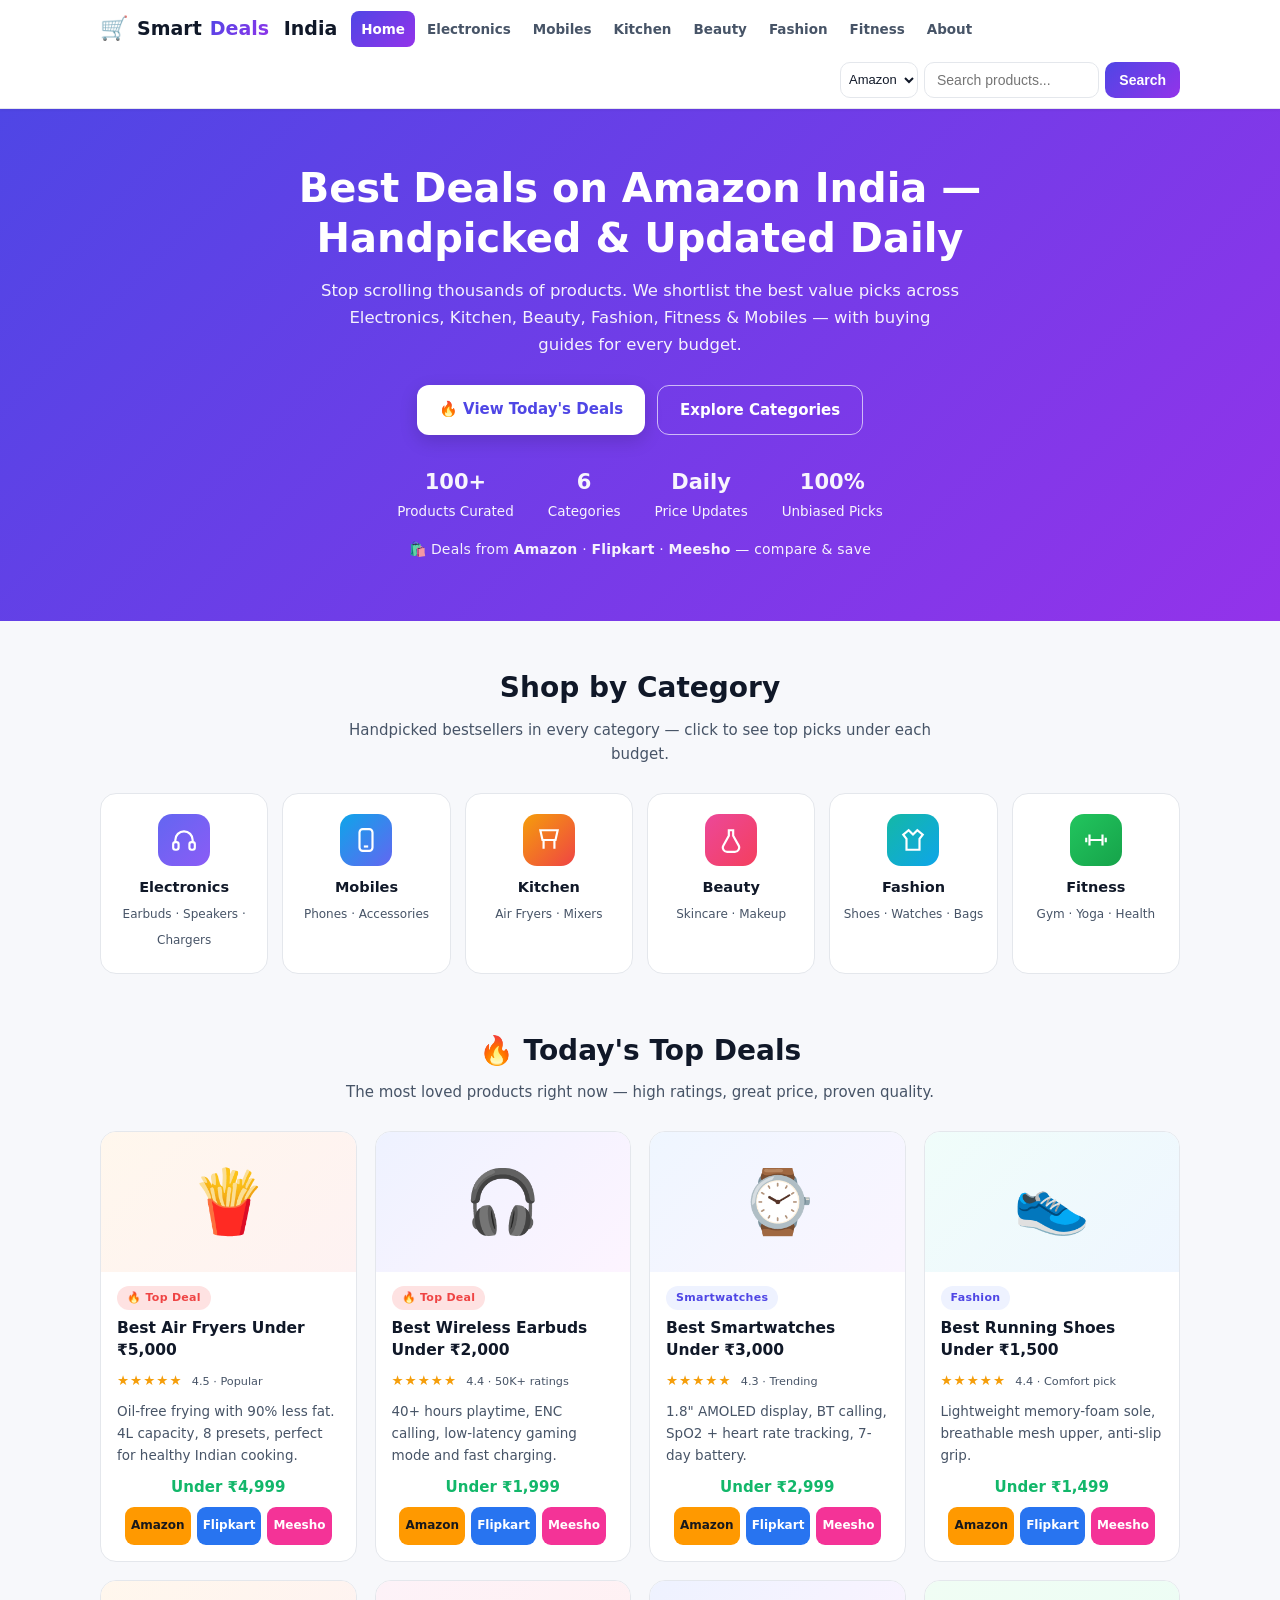
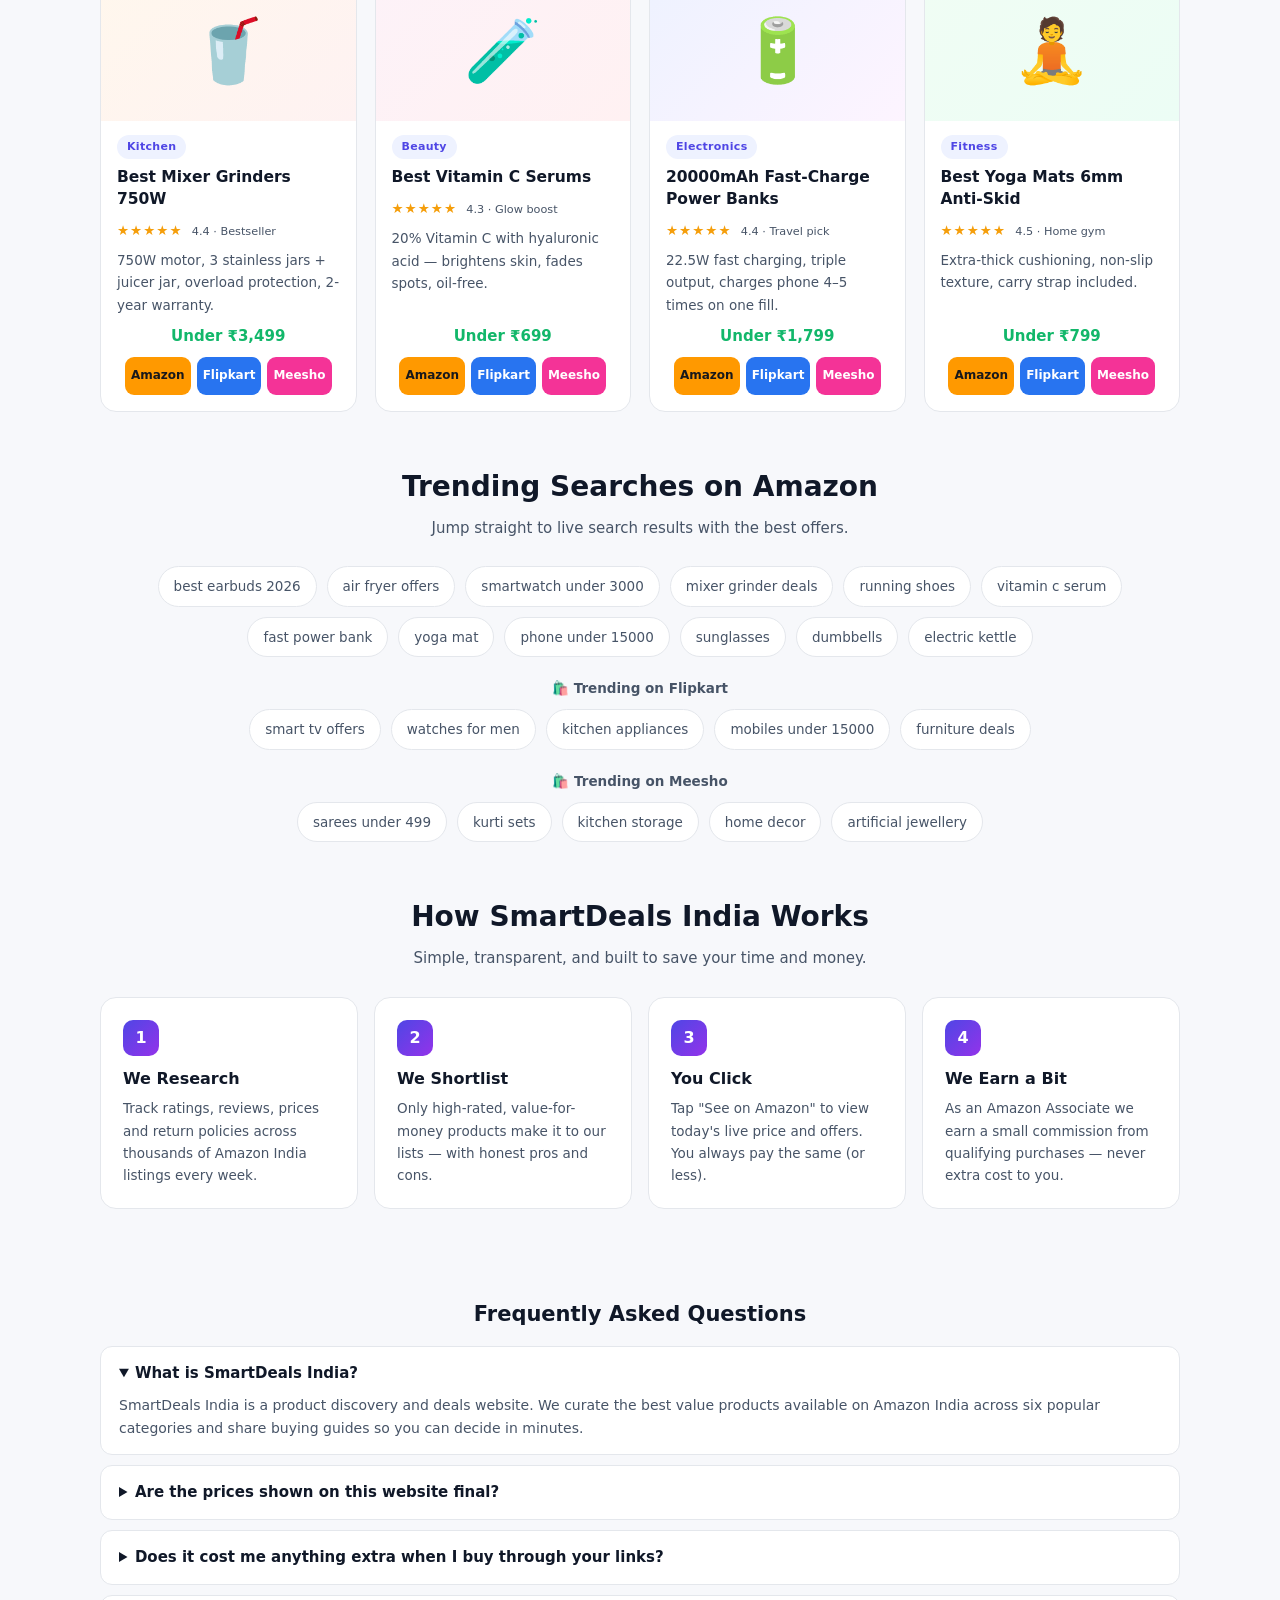
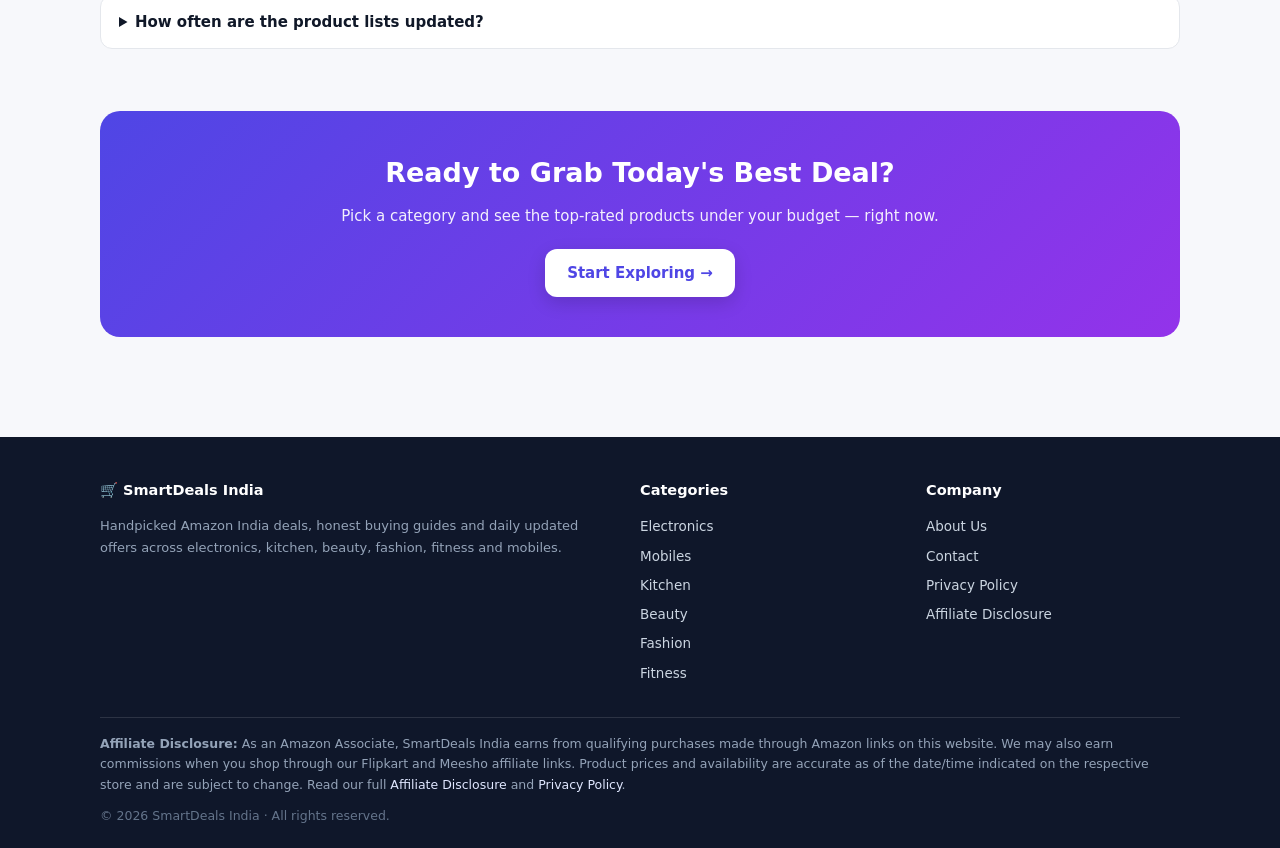
==== index.html @ b8f6031f "Add files via upload" ====
<!DOCTYPE html>
<html lang="en">
<head>
<meta charset="UTF-8">
<meta name="viewport" content="width=device-width, initial-scale=1.0">
<title>SmartDeals India – Best Amazon Deals, Offers &amp; Buying Guides 2026</title>
<meta name="description" content="SmartDeals India handpicks the best deals on Amazon India – top electronics, kitchen appliances, beauty products, fashion, fitness gear and mobiles under budget. Updated daily with buying guides.">
<link rel="canonical" href="https://yuganofficial.github.io/smartdeals-india/">
<meta property="og:title" content="SmartDeals India – Best Amazon Deals &amp; Buying Guides">
<meta property="og:description" content="Handpicked Amazon India deals across electronics, kitchen, beauty, fashion, fitness and mobiles. Best products under budget, updated daily.">
<meta property="og:type" content="website">
<meta property="og:url" content="https://yuganofficial.github.io/smartdeals-india/">
<meta name="twitter:card" content="summary">
<link rel="icon" href="data:image/svg+xml,%3Csvg xmlns='http://www.w3.org/2000/svg' viewBox='0 0 100 100'%3E%3Ctext y='.9em' font-size='90'%3E%F0%9F%9B%92%3C/text%3E%3C/svg%3E">
<link rel="stylesheet" href="style.css">
<script type="application/ld+json">
{
  "@context": "https://schema.org",
  "@type": "WebSite",
  "name": "SmartDeals India",
  "url": "https://yuganofficial.github.io/smartdeals-india/",
  "description": "Best Amazon India deals, offers and buying guides – electronics, kitchen, beauty, fashion, fitness and mobiles.",
  "potentialAction": {
    "@type": "SearchAction",
    "target": "https://www.amazon.in/s?k={search_term_string}&tag=YOURTAG-21",
    "query-input": "required name=search_term_string"
  }
}
</script>
<script type="application/ld+json">
{
  "@context": "https://schema.org",
  "@type": "FAQPage",
  "mainEntity": [
    {"@type": "Question","name": "What is SmartDeals India?","acceptedAnswer": {"@type": "Answer","text": "SmartDeals India is a deals and product discovery website that handpicks the best value products on Amazon India across categories like electronics, kitchen, beauty, fashion, fitness and mobiles."}},
    {"@type": "Question","name": "How are products chosen?","acceptedAnswer": {"@type": "Answer","text": "Products are shortlisted based on customer ratings, value for money, brand reliability and popularity in each budget range."}},
    {"@type": "Question","name": "Does SmartDeals India earn commissions?","acceptedAnswer": {"@type": "Answer","text": "Yes. As an Amazon Associate, SmartDeals India earns from qualifying purchases made through links on this site – at no extra cost to you."}}
  ]
}
</script>
</head>
<body>

<!-- ================= HEADER ================= -->
<header class="site-head">
  <div class="head-in">
    <a class="logo" href="index.html"><span class="cart">🛒</span>Smart<em>Deals</em>&nbsp;India</a>
    <nav class="main-nav">
      <a href="index.html" class="active">Home</a>
      <a href="electronics.html">Electronics</a>
      <a href="mobiles.html">Mobiles</a>
      <a href="kitchen.html">Kitchen</a>
      <a href="beauty.html">Beauty</a>
      <a href="fashion.html">Fashion</a>
      <a href="fitness.html">Fitness</a>
      <a href="about.html">About</a>
    </nav>
    <form class="amz-search search" action="#">
      <select name="store" aria-label="Choose store"><option value="amazon">Amazon</option><option value="flipkart">Flipkart</option><option value="meesho">Meesho</option></select>
      <input type="search" name="q" placeholder="Search products..." aria-label="Search products">
      <button type="submit">Search</button>
    </form>
  </div>
</header>

<!-- ================= HERO ================= -->
<section class="hero">
  <div class="wrap">
    <h1>Best Deals on Amazon India — Handpicked &amp; Updated Daily</h1>
    <p>Stop scrolling thousands of products. We shortlist the best value picks across Electronics, Kitchen, Beauty, Fashion, Fitness &amp; Mobiles — with buying guides for every budget.</p>
    <div class="cta">
      <a class="btn btn-light" href="#deals">🔥 View Today's Deals</a>
      <a class="btn btn-ghost" href="electronics.html">Explore Categories</a>
    </div>
    <div class="stats">
      <div><b>100+</b>Products Curated</div>
      <div><b>6</b>Categories</div>
      <div><b>Daily</b>Price Updates</div>
      <div><b>100%</b>Unbiased Picks</div>
    </div>
    <div class="stores">🛍️ Deals from <b>Amazon</b> · <b>Flipkart</b> · <b>Meesho</b> — compare &amp; save</div>
  </div>
</section>

<!-- ================= CATEGORIES ================= -->
<section>
  <div class="wrap">
    <div class="sec-head">
      <h2>Shop by Category</h2>
      <p>Handpicked bestsellers in every category — click to see top picks under each budget.</p>
    </div>
    <div class="tiles">
      <a class="tile" href="electronics.html">
        <span class="ic ic-i1"><svg viewBox="0 0 24 24" fill="none" stroke="currentColor" stroke-width="2"><path d="M4 14v-2a8 8 0 0 1 16 0v2"/><rect x="2" y="14" width="5" height="7" rx="2"/><rect x="17" y="14" width="5" height="7" rx="2"/></svg></span>
        <h3>Electronics</h3><small>Earbuds · Speakers · Chargers</small>
      </a>
      <a class="tile" href="mobiles.html">
        <span class="ic ic-i6"><svg viewBox="0 0 24 24" fill="none" stroke="currentColor" stroke-width="2"><rect x="6" y="2" width="12" height="20" rx="3"/><path d="M10 18h4"/></svg></span>
        <h3>Mobiles</h3><small>Phones · Accessories</small>
      </a>
      <a class="tile" href="kitchen.html">
        <span class="ic ic-i2"><svg viewBox="0 0 24 24" fill="none" stroke="currentColor" stroke-width="2"><path d="M4 3h16l-2 9H6z"/><path d="M7 12v8M17 12v8"/></svg></span>
        <h3>Kitchen</h3><small>Air Fryers · Mixers</small>
      </a>
      <a class="tile" href="beauty.html">
        <span class="ic ic-i3"><svg viewBox="0 0 24 24" fill="none" stroke="currentColor" stroke-width="2"><path d="M9 3h6M10 3v5l-5 9a4 4 0 0 0 3.5 6h7A4 4 0 0 0 19 17l-5-9V3"/></svg></span>
        <h3>Beauty</h3><small>Skincare · Makeup</small>
      </a>
      <a class="tile" href="fashion.html">
        <span class="ic ic-i4"><svg viewBox="0 0 24 24" fill="none" stroke="currentColor" stroke-width="2"><path d="M8 3l4 4 4-4 5 4-3 4v10H6V11L3 7z"/></svg></span>
        <h3>Fashion</h3><small>Shoes · Watches · Bags</small>
      </a>
      <a class="tile" href="fitness.html">
        <span class="ic ic-i5"><svg viewBox="0 0 24 24" fill="none" stroke="currentColor" stroke-width="2"><path d="M6 7v10M18 7v10M3 10v4M21 10v4M6 12h12"/></svg></span>
        <h3>Fitness</h3><small>Gym · Yoga · Health</small>
      </a>
    </div>
  </div>
</section>

<!-- ================= FEATURED DEALS ================= -->
<section id="deals" style="padding-top:10px">
  <div class="wrap">
    <div class="sec-head">
      <h2>🔥 Today's Top Deals</h2>
      <p>The most loved products right now — high ratings, great price, proven quality.</p>
    </div>
    <div class="cards">

      <article class="card">
        <div class="thumb g2"><span>🍟</span></div>
        <div class="card-body">
          <span class="chip hot">🔥 Top Deal</span>
          <h3><a href="https://www.amazon.in/s?k=air+fryer+india&tag=YOURTAG-21" target="_blank" rel="sponsored nofollow noopener">Best Air Fryers Under ₹5,000</a></h3>
          <div class="stars">★★★★★ <small>4.5 · Popular</small></div>
          <p>Oil-free frying with 90% less fat. 4L capacity, 8 presets, perfect for healthy Indian cooking.</p>
          <div class="card-cta"><span class="price">Under ₹4,999</span><span class="minis"><a class="btn-amz" href="https://www.amazon.in/s?k=air+fryer+india&tag=YOURTAG-21" target="_blank" rel="sponsored nofollow noopener">Amazon</a><a class="btn-fk" href="https://www.flipkart.com/search?q=air+fryer&affid=YOURAFFID" target="_blank" rel="sponsored nofollow noopener">Flipkart</a><a class="btn-mh" href="https://www.meesho.com/search?q=air+fryer" target="_blank" rel="sponsored nofollow noopener">Meesho</a></span></div>
        </div>
      </article>

      <article class="card">
        <div class="thumb g1"><span>🎧</span></div>
        <div class="card-body">
          <span class="chip hot">🔥 Top Deal</span>
          <h3><a href="https://www.amazon.in/s?k=wireless+earbuds+under+2000&tag=YOURTAG-21" target="_blank" rel="sponsored nofollow noopener">Best Wireless Earbuds Under ₹2,000</a></h3>
          <div class="stars">★★★★★ <small>4.4 · 50K+ ratings</small></div>
          <p>40+ hours playtime, ENC calling, low-latency gaming mode and fast charging.</p>
          <div class="card-cta"><span class="price">Under ₹1,999</span><span class="minis"><a class="btn-amz" href="https://www.amazon.in/s?k=wireless+earbuds+under+2000&tag=YOURTAG-21" target="_blank" rel="sponsored nofollow noopener">Amazon</a><a class="btn-fk" href="https://www.flipkart.com/search?q=wireless+earbuds&affid=YOURAFFID" target="_blank" rel="sponsored nofollow noopener">Flipkart</a><a class="btn-mh" href="https://www.meesho.com/search?q=earbuds" target="_blank" rel="sponsored nofollow noopener">Meesho</a></span></div>
        </div>
      </article>

      <article class="card">
        <div class="thumb g6"><span>⌚</span></div>
        <div class="card-body">
          <span class="chip">Smartwatches</span>
          <h3><a href="https://www.amazon.in/s?k=smartwatch+under+3000&tag=YOURTAG-21" target="_blank" rel="sponsored nofollow noopener">Best Smartwatches Under ₹3,000</a></h3>
          <div class="stars">★★★★★ <small>4.3 · Trending</small></div>
          <p>1.8" AMOLED display, BT calling, SpO2 + heart rate tracking, 7-day battery.</p>
          <div class="card-cta"><span class="price">Under ₹2,999</span><span class="minis"><a class="btn-amz" href="https://www.amazon.in/s?k=smartwatch+under+3000&tag=YOURTAG-21" target="_blank" rel="sponsored nofollow noopener">Amazon</a><a class="btn-fk" href="https://www.flipkart.com/search?q=smartwatch&affid=YOURAFFID" target="_blank" rel="sponsored nofollow noopener">Flipkart</a><a class="btn-mh" href="https://www.meesho.com/search?q=smartwatch" target="_blank" rel="sponsored nofollow noopener">Meesho</a></span></div>
        </div>
      </article>

      <article class="card">
        <div class="thumb g4"><span>👟</span></div>
        <div class="card-body">
          <span class="chip">Fashion</span>
          <h3><a href="https://www.amazon.in/s?k=running+shoes+men+under+1500&tag=YOURTAG-21" target="_blank" rel="sponsored nofollow noopener">Best Running Shoes Under ₹1,500</a></h3>
          <div class="stars">★★★★★ <small>4.4 · Comfort pick</small></div>
          <p>Lightweight memory-foam sole, breathable mesh upper, anti-slip grip.</p>
          <div class="card-cta"><span class="price">Under ₹1,499</span><span class="minis"><a class="btn-amz" href="https://www.amazon.in/s?k=running+shoes+men+under+1500&tag=YOURTAG-21" target="_blank" rel="sponsored nofollow noopener">Amazon</a><a class="btn-fk" href="https://www.flipkart.com/search?q=running+shoes&affid=YOURAFFID" target="_blank" rel="sponsored nofollow noopener">Flipkart</a><a class="btn-mh" href="https://www.meesho.com/search?q=shoes" target="_blank" rel="sponsored nofollow noopener">Meesho</a></span></div>
        </div>
      </article>

      <article class="card">
        <div class="thumb g2"><span>🥤</span></div>
        <div class="card-body">
          <span class="chip">Kitchen</span>
          <h3><a href="https://www.amazon.in/s?k=mixer+grinder+750+watt&tag=YOURTAG-21" target="_blank" rel="sponsored nofollow noopener">Best Mixer Grinders 750W</a></h3>
          <div class="stars">★★★★★ <small>4.4 · Bestseller</small></div>
          <p>750W motor, 3 stainless jars + juicer jar, overload protection, 2-year warranty.</p>
          <div class="card-cta"><span class="price">Under ₹3,499</span><span class="minis"><a class="btn-amz" href="https://www.amazon.in/s?k=mixer+grinder+750+watt&tag=YOURTAG-21" target="_blank" rel="sponsored nofollow noopener">Amazon</a><a class="btn-fk" href="https://www.flipkart.com/search?q=mixer+grinder&affid=YOURAFFID" target="_blank" rel="sponsored nofollow noopener">Flipkart</a><a class="btn-mh" href="https://www.meesho.com/search?q=mixer+grinder" target="_blank" rel="sponsored nofollow noopener">Meesho</a></span></div>
        </div>
      </article>

      <article class="card">
        <div class="thumb g3"><span>🧪</span></div>
        <div class="card-body">
          <span class="chip">Beauty</span>
          <h3><a href="https://www.amazon.in/s?k=vitamin+c+serum&tag=YOURTAG-21" target="_blank" rel="sponsored nofollow noopener">Best Vitamin C Serums</a></h3>
          <div class="stars">★★★★★ <small>4.3 · Glow boost</small></div>
          <p>20% Vitamin C with hyaluronic acid — brightens skin, fades spots, oil-free.</p>
          <div class="card-cta"><span class="price">Under ₹699</span><span class="minis"><a class="btn-amz" href="https://www.amazon.in/s?k=vitamin+c+serum&tag=YOURTAG-21" target="_blank" rel="sponsored nofollow noopener">Amazon</a><a class="btn-fk" href="https://www.flipkart.com/search?q=vitamin+c+serum&affid=YOURAFFID" target="_blank" rel="sponsored nofollow noopener">Flipkart</a><a class="btn-mh" href="https://www.meesho.com/search?q=face+serum" target="_blank" rel="sponsored nofollow noopener">Meesho</a></span></div>
        </div>
      </article>

      <article class="card">
        <div class="thumb g1"><span>🔋</span></div>
        <div class="card-body">
          <span class="chip">Electronics</span>
          <h3><a href="https://www.amazon.in/s?k=20000mah+power+bank&tag=YOURTAG-21" target="_blank" rel="sponsored nofollow noopener">20000mAh Fast-Charge Power Banks</a></h3>
          <div class="stars">★★★★★ <small>4.4 · Travel pick</small></div>
          <p>22.5W fast charging, triple output, charges phone 4–5 times on one fill.</p>
          <div class="card-cta"><span class="price">Under ₹1,799</span><span class="minis"><a class="btn-amz" href="https://www.amazon.in/s?k=20000mah+power+bank&tag=YOURTAG-21" target="_blank" rel="sponsored nofollow noopener">Amazon</a><a class="btn-fk" href="https://www.flipkart.com/search?q=power+bank&affid=YOURAFFID" target="_blank" rel="sponsored nofollow noopener">Flipkart</a><a class="btn-mh" href="https://www.meesho.com/search?q=power+bank" target="_blank" rel="sponsored nofollow noopener">Meesho</a></span></div>
        </div>
      </article>

      <article class="card">
        <div class="thumb g5"><span>🧘</span></div>
        <div class="card-body">
          <span class="chip">Fitness</span>
          <h3><a href="https://www.amazon.in/s?k=yoga+mat+6mm&tag=YOURTAG-21" target="_blank" rel="sponsored nofollow noopener">Best Yoga Mats 6mm Anti-Skid</a></h3>
          <div class="stars">★★★★★ <small>4.5 · Home gym</small></div>
          <p>Extra-thick cushioning, non-slip texture, carry strap included.</p>
          <div class="card-cta"><span class="price">Under ₹799</span><span class="minis"><a class="btn-amz" href="https://www.amazon.in/s?k=yoga+mat+6mm&tag=YOURTAG-21" target="_blank" rel="sponsored nofollow noopener">Amazon</a><a class="btn-fk" href="https://www.flipkart.com/search?q=yoga+mat&affid=YOURAFFID" target="_blank" rel="sponsored nofollow noopener">Flipkart</a><a class="btn-mh" href="https://www.meesho.com/search?q=yoga+mat" target="_blank" rel="sponsored nofollow noopener">Meesho</a></span></div>
        </div>
      </article>

    </div>
  </div>
</section>

<!-- ================= TRENDING SEARCHES ================= -->
<section style="padding-top:8px">
  <div class="wrap">
    <div class="sec-head">
      <h2>Trending Searches on Amazon</h2>
      <p>Jump straight to live search results with the best offers.</p>
    </div>
    <div class="kws">
      <a class="kw" href="https://www.amazon.in/s?k=best+earbuds+2026&tag=YOURTAG-21" target="_blank" rel="sponsored nofollow noopener">best earbuds 2026</a>
      <a class="kw" href="https://www.amazon.in/s?k=air+fryer&tag=YOURTAG-21" target="_blank" rel="sponsored nofollow noopener">air fryer offers</a>
      <a class="kw" href="https://www.amazon.in/s?k=smartwatch+under+3000&tag=YOURTAG-21" target="_blank" rel="sponsored nofollow noopener">smartwatch under 3000</a>
      <a class="kw" href="https://www.amazon.in/s?k=mixer+grinder&tag=YOURTAG-21" target="_blank" rel="sponsored nofollow noopener">mixer grinder deals</a>
      <a class="kw" href="https://www.amazon.in/s?k=running+shoes&tag=YOURTAG-21" target="_blank" rel="sponsored nofollow noopener">running shoes</a>
      <a class="kw" href="https://www.amazon.in/s?k=vitamin+c+serum&tag=YOURTAG-21" target="_blank" rel="sponsored nofollow noopener">vitamin c serum</a>
      <a class="kw" href="https://www.amazon.in/s?k=power+bank+fast+charging&tag=YOURTAG-21" target="_blank" rel="sponsored nofollow noopener">fast power bank</a>
      <a class="kw" href="https://www.amazon.in/s?k=yoga+mat&tag=YOURTAG-21" target="_blank" rel="sponsored nofollow noopener">yoga mat</a>
      <a class="kw" href="https://www.amazon.in/s?k=phone+under+15000&tag=YOURTAG-21" target="_blank" rel="sponsored nofollow noopener">phone under 15000</a>
      <a class="kw" href="https://www.amazon.in/s?k=sunglasses+men&tag=YOURTAG-21" target="_blank" rel="sponsored nofollow noopener">sunglasses</a>
      <a class="kw" href="https://www.amazon.in/s?k=dumbbells+set&tag=YOURTAG-21" target="_blank" rel="sponsored nofollow noopener">dumbbells</a>
      <a class="kw" href="https://www.amazon.in/s?k=electric+kettle&tag=YOURTAG-21" target="_blank" rel="sponsored nofollow noopener">electric kettle</a>
    </div>
    <div class="store-label">🛍️ Trending on Flipkart</div>
    <div class="kws">
      <a class="kw" href="https://www.flipkart.com/search?q=smart+tv&affid=YOURAFFID" target="_blank" rel="sponsored nofollow noopener">smart tv offers</a>
      <a class="kw" href="https://www.flipkart.com/search?q=watches+men&affid=YOURAFFID" target="_blank" rel="sponsored nofollow noopener">watches for men</a>
      <a class="kw" href="https://www.flipkart.com/search?q=kitchen+appliances&affid=YOURAFFID" target="_blank" rel="sponsored nofollow noopener">kitchen appliances</a>
      <a class="kw" href="https://www.flipkart.com/search?q=mobiles+under+15000&affid=YOURAFFID" target="_blank" rel="sponsored nofollow noopener">mobiles under 15000</a>
      <a class="kw" href="https://www.flipkart.com/search?q=furniture&affid=YOURAFFID" target="_blank" rel="sponsored nofollow noopener">furniture deals</a>
    </div>
    <div class="store-label">🛍️ Trending on Meesho</div>
    <div class="kws">
      <a class="kw" href="https://www.meesho.com/search?q=sarees" target="_blank" rel="sponsored nofollow noopener">sarees under 499</a>
      <a class="kw" href="https://www.meesho.com/search?q=kurtis" target="_blank" rel="sponsored nofollow noopener">kurti sets</a>
      <a class="kw" href="https://www.meesho.com/search?q=kitchen+storage" target="_blank" rel="sponsored nofollow noopener">kitchen storage</a>
      <a class="kw" href="https://www.meesho.com/search?q=home+decor" target="_blank" rel="sponsored nofollow noopener">home decor</a>
      <a class="kw" href="https://www.meesho.com/search?q=artificial+jewellery" target="_blank" rel="sponsored nofollow noopener">artificial jewellery</a>
    </div>
  </div>
</section>

<!-- ================= HOW IT WORKS ================= -->
<section style="padding-top:8px">
  <div class="wrap">
    <div class="sec-head">
      <h2>How SmartDeals India Works</h2>
      <p>Simple, transparent, and built to save your time and money.</p>
    </div>
    <div class="steps">
      <div class="step"><div class="n">1</div><h3>We Research</h3><p>Track ratings, reviews, prices and return policies across thousands of Amazon India listings every week.</div>
      <div class="step"><div class="n">2</div><h3>We Shortlist</h3><p>Only high-rated, value-for-money products make it to our lists — with honest pros and cons.</div>
      <div class="step"><div class="n">3</div><h3>You Click</h3><p>Tap "See on Amazon" to view today's live price and offers. You always pay the same (or less).</div>
      <div class="step"><div class="n">4</div><h3>We Earn a Bit</h3><p>As an Amazon Associate we earn a small commission from qualifying purchases — never extra cost to you.</div>
    </div>
  </div>
</section>

<!-- ================= FAQ ================= -->
<section style="padding-top:8px">
  <div class="wrap">
    <div class="faq">
      <h2>Frequently Asked Questions</h2>
      <details open>
        <summary>What is SmartDeals India?</summary>
        <p>SmartDeals India is a product discovery and deals website. We curate the best value products available on Amazon India across six popular categories and share buying guides so you can decide in minutes.</p>
      </details>
      <details>
        <summary>Are the prices shown on this website final?</summary>
        <p>No — prices on Amazon change frequently, sometimes many times a day. The price you see on Amazon after clicking a product link is always the current live price, often lower than what we list.</p>
      </details>
      <details>
        <summary>Does it cost me anything extra when I buy through your links?</summary>
        <p>No. As an Amazon Associate, we earn a small commission from qualifying purchases, but your price stays exactly the same. It's Amazon's way of rewarding sites that send customers.</p>
      </details>
      <details>
        <summary>How often are the product lists updated?</summary>
        <p>We review our lists weekly and refresh deals during major sale events like Prime Day, Big Billion Days and festive sales.</p>
      </details>
    </div>
  </div>
</section>

<!-- ================= CTA BANNER ================= -->
<section style="padding-top:8px">
  <div class="wrap">
    <div class="banner">
      <h2>Ready to Grab Today's Best Deal?</h2>
      <p>Pick a category and see the top-rated products under your budget — right now.</p>
      <a class="btn btn-light" href="electronics.html">Start Exploring →</a>
    </div>
  </div>
</section>

<!-- ================= FOOTER ================= -->
<footer class="site-foot">
  <div class="wrap">
    <div class="foot-grid">
      <div>
        <h4>🛒 SmartDeals India</h4>
        <p>Handpicked Amazon India deals, honest buying guides and daily updated offers across electronics, kitchen, beauty, fashion, fitness and mobiles.</p>
      </div>
      <div>
        <h4>Categories</h4>
        <ul>
          <li><a href="electronics.html">Electronics</a></li>
          <li><a href="mobiles.html">Mobiles</a></li>
          <li><a href="kitchen.html">Kitchen</a></li>
          <li><a href="beauty.html">Beauty</a></li>
          <li><a href="fashion.html">Fashion</a></li>
          <li><a href="fitness.html">Fitness</a></li>
        </ul>
      </div>
      <div>
        <h4>Company</h4>
        <ul>
          <li><a href="about.html">About Us</a></li>
          <li><a href="contact.html">Contact</a></li>
          <li><a href="privacy.html">Privacy Policy</a></li>
          <li><a href="disclosure.html">Affiliate Disclosure</a></li>
        </ul>
      </div>
    </div>
    <div class="disclosure">
      <strong>Affiliate Disclosure:</strong> As an Amazon Associate, SmartDeals India earns from qualifying purchases made through Amazon links on this website. We may also earn commissions when you shop through our Flipkart and Meesho affiliate links. Product prices and availability are accurate as of the date/time indicated on the respective store and are subject to change. Read our full <a href="disclosure.html" style="color:#e0e7ff">Affiliate Disclosure</a> and <a href="privacy.html" style="color:#e0e7ff">Privacy Policy</a>.
    </div>
    <div class="copy">© <span class="yr">2026</span> SmartDeals India · All rights reserved.</div>
  </div>
</footer>

<script src="site.js"></script>
</body>
</html>
---- style.css ----
:root{
  --ink:#101828;--mut:#475467;--line:#e4e7ec;--bg:#f7f8fb;--card:#ffffff;
  --brand:#4f46e5;--brand2:#9333ea;
  --grad:linear-gradient(135deg,#4f46e5,#9333ea);
  --amz:#ff9900;--deal:#ef4444;--ok:#12b76a;
}
*{margin:0;padding:0;box-sizing:border-box}
html{scroll-behavior:smooth}
body{font-family:"Segoe UI",system-ui,-apple-system,Roboto,Arial,sans-serif;color:var(--ink);background:var(--bg);line-height:1.65}
a{color:var(--brand);text-decoration:none}
ul{list-style:none}
.wrap{max-width:1120px;margin:0 auto;padding:0 20px}

/* ---------- Header ---------- */
.site-head{position:sticky;top:0;z-index:50;background:#fff;border-bottom:1px solid var(--line);box-shadow:0 1px 3px rgba(16,24,40,.06)}
.head-in{display:flex;align-items:center;gap:14px;padding:10px 20px;max-width:1120px;margin:auto;flex-wrap:wrap}
.logo{display:flex;align-items:center;gap:8px;font-weight:800;font-size:19px;color:var(--ink);white-space:nowrap}
.logo .cart{font-size:23px}
.logo em{font-style:normal;background:var(--grad);-webkit-background-clip:text;background-clip:text;color:transparent}
.main-nav{display:flex;gap:2px;flex-wrap:wrap}
.main-nav a{padding:7px 10px;border-radius:8px;font-weight:600;font-size:13.5px;color:var(--mut)}
.main-nav a:hover{background:#eef2ff;color:var(--brand)}
.main-nav a.active{background:var(--grad);color:#fff}
.search{margin-left:auto;display:flex;gap:6px;flex:1;min-width:200px;max-width:340px}
.search input{flex:1;min-width:0;border:1.5px solid var(--line);border-radius:10px;padding:9px 12px;font-size:14px;outline:none}
.search input:focus{border-color:var(--brand)}
.search button{background:var(--grad);color:#fff;border:0;border-radius:10px;padding:0 14px;font-weight:700;cursor:pointer;font-size:14px}

/* ---------- Hero (home) ---------- */
.hero{background:var(--grad);color:#fff;padding:54px 0 60px;text-align:center}
.hero h1{font-size:clamp(26px,4.5vw,40px);max-width:780px;margin:0 auto 14px;line-height:1.25}
.hero p{max-width:640px;margin:0 auto 26px;opacity:.93;font-size:16.5px}
.hero .cta{display:flex;gap:12px;justify-content:center;flex-wrap:wrap}
.btn{display:inline-block;padding:12px 22px;border-radius:12px;font-weight:700;font-size:15px;transition:.2s}
.btn:hover{transform:translateY(-2px)}
.btn-light{background:#fff;color:var(--brand);box-shadow:0 6px 18px rgba(0,0,0,.15)}
.btn-ghost{border:1.5px solid rgba(255,255,255,.65);color:#fff}
.stats{display:flex;gap:34px;justify-content:center;margin-top:30px;flex-wrap:wrap;font-size:13.5px;opacity:.95}
.stats div b{display:block;font-size:21px}

/* ---------- Page hero (inner pages) ---------- */
.page-hero{background:linear-gradient(135deg,#eef2ff,#faf5ff);padding:34px 0;border-bottom:1px solid var(--line)}
.crumbs{font-size:13px;color:var(--mut);margin-bottom:8px}
.page-hero h1{font-size:clamp(23px,3.6vw,33px);line-height:1.3}
.page-hero .sub{color:var(--mut);max-width:720px;margin-top:8px;font-size:15.5px}

/* ---------- Sections ---------- */
section{padding:44px 0}
.sec-head{text-align:center;margin-bottom:26px}
.sec-head h2{font-size:clamp(21px,3vw,28px)}
.sec-head p{color:var(--mut);max-width:640px;margin:6px auto 0;font-size:15px}

/* Category tiles */
.tiles{display:grid;grid-template-columns:repeat(auto-fill,minmax(155px,1fr));gap:14px}
.tile{background:#fff;border:1px solid var(--line);border-radius:16px;padding:20px 12px;text-align:center;transition:.2s;display:block;color:var(--ink)}
.tile:hover{transform:translateY(-3px);box-shadow:0 10px 24px rgba(79,70,229,.13);border-color:#c7d2fe}
.tile .ic{width:52px;height:52px;margin:0 auto 10px;border-radius:14px;display:grid;place-items:center;color:#fff}
.tile .ic svg{width:26px;height:26px}
.tile h3{font-size:14.5px}
.tile small{color:var(--mut);font-size:12px}
.ic-i1{background:linear-gradient(135deg,#6366f1,#8b5cf6)}
.ic-i2{background:linear-gradient(135deg,#f59e0b,#ef4444)}
.ic-i3{background:linear-gradient(135deg,#ec4899,#f43f5e)}
.ic-i4{background:linear-gradient(135deg,#14b8a6,#0ea5e9)}
.ic-i5{background:linear-gradient(135deg,#22c55e,#16a34a)}
.ic-i6{background:linear-gradient(135deg,#0ea5e9,#6366f1)}

/* Product cards */
.cards{display:grid;grid-template-columns:repeat(auto-fill,minmax(252px,1fr));gap:18px}
.card{background:#fff;border:1px solid var(--line);border-radius:16px;overflow:hidden;display:flex;flex-direction:column;transition:.2s}
.card:hover{transform:translateY(-4px);box-shadow:0 14px 30px rgba(16,24,40,.12)}
.thumb{height:140px;display:grid;place-items:center;font-size:62px}
.g1{background:linear-gradient(135deg,#eef2ff,#fdf4ff)}
.g2{background:linear-gradient(135deg,#fff7ed,#fef2f2)}
.g3{background:linear-gradient(135deg,#fdf2f8,#fff1f2)}
.g4{background:linear-gradient(135deg,#f0fdfa,#eff6ff)}
.g5{background:linear-gradient(135deg,#f0fdf4,#ecfdf5)}
.g6{background:linear-gradient(135deg,#eff6ff,#faf5ff)}
.card-body{padding:14px 16px 16px;display:flex;flex-direction:column;gap:8px;flex:1}
.chip{align-self:flex-start;background:#eef2ff;color:var(--brand);font-size:11px;font-weight:700;padding:3px 10px;border-radius:999px;letter-spacing:.3px}
.chip.hot{background:#fee2e2;color:var(--deal)}
.card h3{font-size:15.5px;line-height:1.4}
.card h3 a{color:var(--ink)}
.card h3 a:hover{color:var(--brand)}
.stars{color:#f59e0b;font-size:13.5px;letter-spacing:1px}
.stars small{color:var(--mut);letter-spacing:0;margin-left:4px}
.card p{color:var(--mut);font-size:13.5px;flex:1}
.card-cta{display:flex;align-items:center;justify-content:space-between;gap:10px;margin-top:auto;flex-wrap:wrap}
.price{color:var(--ok);font-weight:800;font-size:14.5px}
.btn-amz{background:var(--amz);color:#18181b;font-weight:800;font-size:13.5px;padding:10px 16px;border-radius:10px;white-space:nowrap}
.btn-amz:hover{background:#ffa726;transform:translateY(-1px)}

/* Keyword cloud */
.kws{display:flex;flex-wrap:wrap;gap:10px;justify-content:center}
.kw{background:#fff;border:1px solid var(--line);padding:8px 15px;border-radius:999px;font-size:13.5px;color:var(--mut);transition:.2s}
.kw:hover{border-color:var(--brand);color:var(--brand);transform:translateY(-2px)}

/* Guide / info boxes */
.guide{background:#fff;border:1px solid var(--line);border-radius:16px;padding:24px;margin-top:36px}
.guide h2{font-size:21px;margin-bottom:10px}
.guide h3{font-size:16.5px;margin:18px 0 6px}
.guide ul{list-style:disc;padding-left:22px;color:var(--mut);font-size:14.5px}
.guide li{margin:7px 0}
.guide p{color:var(--mut);font-size:14.5px;margin-top:8px}

/* FAQ */
.faq details{background:#fff;border:1px solid var(--line);border-radius:12px;padding:14px 18px;margin-bottom:10px}
.faq summary{font-weight:700;cursor:pointer;font-size:15px}
.faq details p{color:var(--mut);font-size:14px;margin-top:8px}
.faq{margin-top:36px}
.faq h2{font-size:21px;margin-bottom:14px;text-align:center}

/* Steps (how it works) */
.steps{display:grid;grid-template-columns:repeat(auto-fit,minmax(220px,1fr));gap:16px}
.step{background:#fff;border:1px solid var(--line);border-radius:16px;padding:22px}
.step .n{width:36px;height:36px;border-radius:10px;background:var(--grad);color:#fff;display:grid;place-items:center;font-weight:800;margin-bottom:10px}
.step h3{font-size:16px;margin-bottom:5px}
.step p{color:var(--mut);font-size:13.5px}

/* Banner CTA */
.banner{background:var(--grad);border-radius:20px;color:#fff;text-align:center;padding:40px 24px}
.banner h2{font-size:clamp(20px,3vw,27px);margin-bottom:8px}
.banner p{opacity:.92;margin-bottom:20px;font-size:15px}

/* ---------- Footer ---------- */
.site-foot{background:#0f172a;color:#cbd5e1;padding:42px 0 22px;margin-top:56px}
.foot-grid{display:grid;grid-template-columns:2fr 1fr 1fr;gap:32px}
.site-foot h4{color:#fff;font-size:14.5px;margin-bottom:12px}
.site-foot p{font-size:13px;color:#94a3b8}
.foot-grid ul{font-size:13.5px}
.foot-grid li{margin:7px 0}
.foot-grid a{color:#cbd5e1}
.foot-grid a:hover{color:#fff}
.disclosure{border-top:1px solid rgba(255,255,255,.12);margin-top:26px;padding-top:16px;font-size:12.5px;color:#94a3b8}
.copy{margin-top:10px;font-size:12.5px;color:#64748b}

/* Legal / text pages */
.legal{background:#fff;border:1px solid var(--line);border-radius:16px;padding:28px;margin-top:30px}
.legal h2{font-size:19px;margin:20px 0 8px}
.legal h2:first-child{margin-top:0}
.legal p,.legal li{color:var(--mut);font-size:14.5px}
.legal ul{list-style:disc;padding-left:22px}
.legal li{margin:6px 0}
.legal a{word-break:break-word}

/* ---------- Responsive ---------- */
@media(max-width:840px){
  .foot-grid{grid-template-columns:1fr 1fr}
}
@media(max-width:620px){
  .search{order:3;max-width:none;width:100%;margin-left:0}
  .main-nav{order:2;width:100%;justify-content:flex-start}
  .foot-grid{grid-template-columns:1fr}
  .hero{padding:42px 0 48px}
  section{padding:32px 0}
}

/* ---------- Multi-store (Amazon · Flipkart · Meesho) ---------- */
.search select{border:1.5px solid var(--line);border-radius:10px;font-size:13px;padding:8px 4px;background:#fff;color:var(--ink);outline:none;cursor:pointer;max-width:96px}
.search select:focus{border-color:var(--brand)}
.hero .stores{margin-top:16px;font-size:14px;opacity:.93;letter-spacing:.2px}
.store-label{width:100%;text-align:center;font-size:13.5px;color:var(--mut);font-weight:800;margin:20px 0 10px}
.card-cta{display:flex;flex-direction:column;gap:8px;margin-top:auto}
.card-cta .price{font-size:15px}
.minis{display:flex;gap:6px}
.minis a{flex:1;text-align:center;padding:9px 6px;border-radius:9px;font-size:12px;font-weight:800;white-space:nowrap}
.minis .btn-amz{background:var(--amz);color:#18181b}
.minis .btn-amz:hover{background:#ffa726}
.btn-fk{background:#2874f0;color:#fff}
.btn-fk:hover{background:#1a5cd6}
.btn-mh{background:#f43397;color:#fff}
.btn-mh:hover{background:#d91f80}
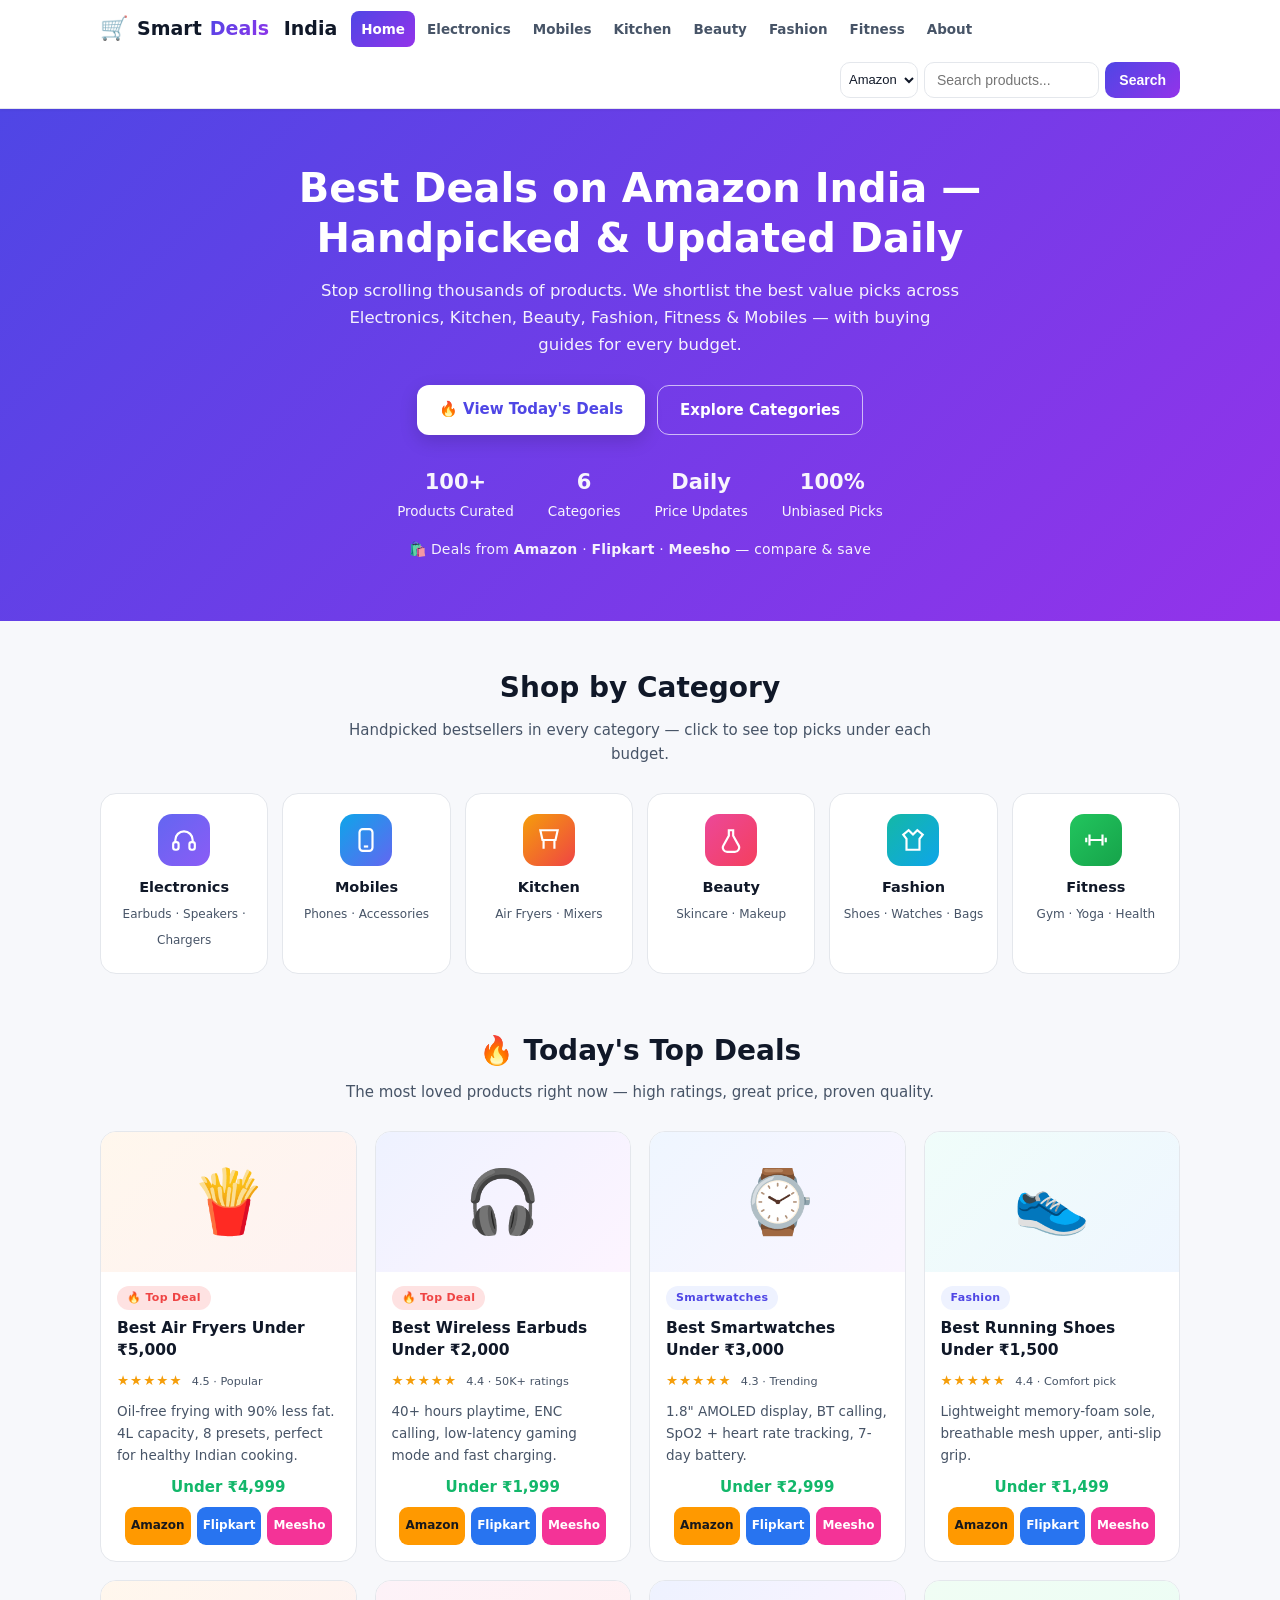
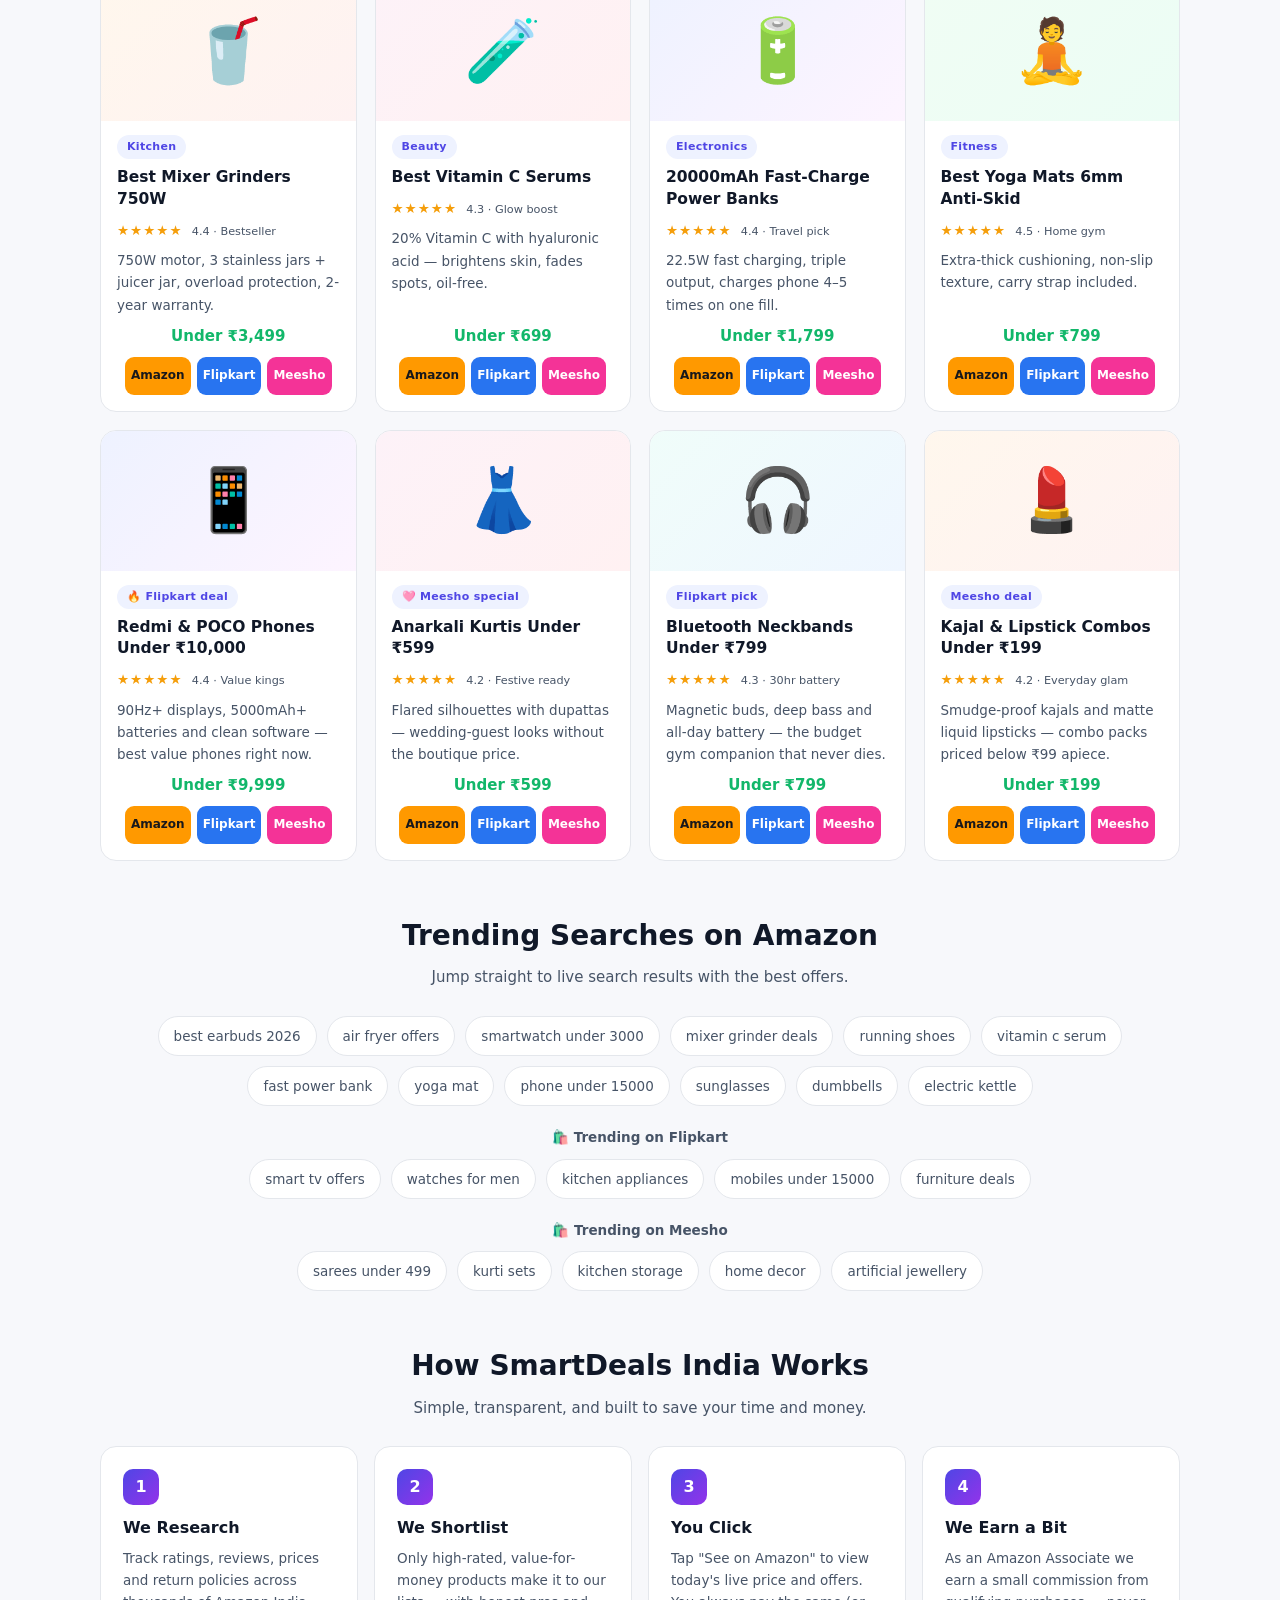
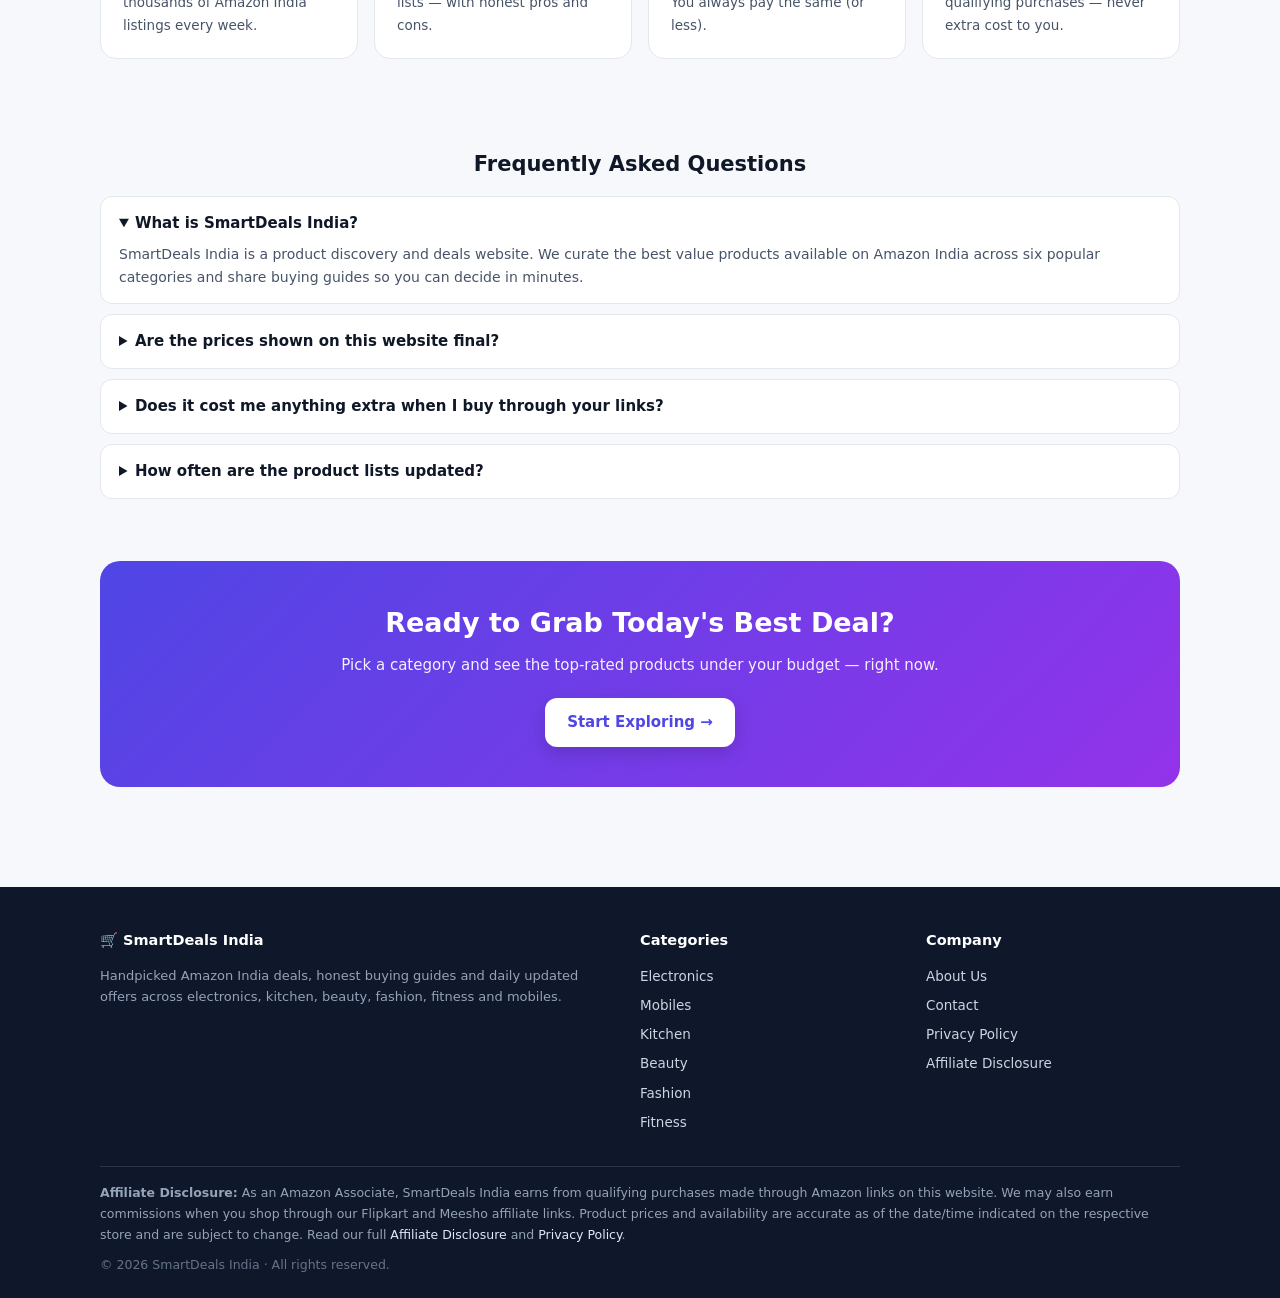
==== commit e8b0d45a: "Add files via upload" ====
--- a/index.html
+++ b/index.html
@@ -215,6 +215,50 @@
         </div>
       </article>
 
+      <article class="card">
+        <div class="thumb g1"><span>📱</span></div>
+        <div class="card-body">
+          <span class="chip">🔥 Flipkart deal</span>
+          <h3><a href="https://www.flipkart.com/search?q=redmi+mobiles+under+10000&affid=YOURAFFID" target="_blank" rel="sponsored nofollow noopener">Redmi &amp; POCO Phones Under ₹10,000</a></h3>
+          <div class="stars">★★★★★ <small>4.4 · Value kings</small></div>
+          <p>90Hz+ displays, 5000mAh+ batteries and clean software — best value phones right now.</p>
+          <div class="card-cta"><span class="price">Under ₹9,999</span><span class="minis"><a class="btn-amz" href="https://www.amazon.in/s?k=redmi+mobile+under+10000&tag=YOURTAG-21" target="_blank" rel="sponsored nofollow noopener">Amazon</a><a class="btn-fk" href="https://www.flipkart.com/search?q=redmi+mobiles+under+10000&affid=YOURAFFID" target="_blank" rel="sponsored nofollow noopener">Flipkart</a><a class="btn-mh" href="https://www.meesho.com/search?q=redmi+mobile" target="_blank" rel="sponsored nofollow noopener">Meesho</a></span></div>
+        </div>
+      </article>
+
+      <article class="card">
+        <div class="thumb g3"><span>👗</span></div>
+        <div class="card-body">
+          <span class="chip">🩷 Meesho special</span>
+          <h3><a href="https://www.meesho.com/search?q=anarkali+kurti" target="_blank" rel="sponsored nofollow noopener">Anarkali Kurtis Under ₹599</a></h3>
+          <div class="stars">★★★★★ <small>4.2 · Festive ready</small></div>
+          <p>Flared silhouettes with dupattas — wedding-guest looks without the boutique price.</p>
+          <div class="card-cta"><span class="price">Under ₹599</span><span class="minis"><a class="btn-amz" href="https://www.amazon.in/s?k=anarkali+kurti&tag=YOURTAG-21" target="_blank" rel="sponsored nofollow noopener">Amazon</a><a class="btn-fk" href="https://www.flipkart.com/search?q=anarkali+kurti&affid=YOURAFFID" target="_blank" rel="sponsored nofollow noopener">Flipkart</a><a class="btn-mh" href="https://www.meesho.com/search?q=anarkali+kurti" target="_blank" rel="sponsored nofollow noopener">Meesho</a></span></div>
+        </div>
+      </article>
+
+      <article class="card">
+        <div class="thumb g4"><span>🎧</span></div>
+        <div class="card-body">
+          <span class="chip">Flipkart pick</span>
+          <h3><a href="https://www.flipkart.com/search?q=neckband+earphones&affid=YOURAFFID" target="_blank" rel="sponsored nofollow noopener">Bluetooth Neckbands Under ₹799</a></h3>
+          <div class="stars">★★★★★ <small>4.3 · 30hr battery</small></div>
+          <p>Magnetic buds, deep bass and all-day battery — the budget gym companion that never dies.</p>
+          <div class="card-cta"><span class="price">Under ₹799</span><span class="minis"><a class="btn-amz" href="https://www.amazon.in/s?k=neckband+earphones&tag=YOURTAG-21" target="_blank" rel="sponsored nofollow noopener">Amazon</a><a class="btn-fk" href="https://www.flipkart.com/search?q=neckband+earphones&affid=YOURAFFID" target="_blank" rel="sponsored nofollow noopener">Flipkart</a><a class="btn-mh" href="https://www.meesho.com/search?q=neckband" target="_blank" rel="sponsored nofollow noopener">Meesho</a></span></div>
+        </div>
+      </article>
+
+      <article class="card">
+        <div class="thumb g2"><span>💄</span></div>
+        <div class="card-body">
+          <span class="chip">Meesho deal</span>
+          <h3><a href="https://www.meesho.com/search?q=lipstick+kajal" target="_blank" rel="sponsored nofollow noopener">Kajal &amp; Lipstick Combos Under ₹199</a></h3>
+          <div class="stars">★★★★★ <small>4.2 · Everyday glam</small></div>
+          <p>Smudge-proof kajals and matte liquid lipsticks — combo packs priced below ₹99 apiece.</p>
+          <div class="card-cta"><span class="price">Under ₹199</span><span class="minis"><a class="btn-amz" href="https://www.amazon.in/s?k=lipstick+kajal+combo&tag=YOURTAG-21" target="_blank" rel="sponsored nofollow noopener">Amazon</a><a class="btn-fk" href="https://www.flipkart.com/search?q=lipstick&affid=YOURAFFID" target="_blank" rel="sponsored nofollow noopener">Flipkart</a><a class="btn-mh" href="https://www.meesho.com/search?q=lipstick+kajal" target="_blank" rel="sponsored nofollow noopener">Meesho</a></span></div>
+        </div>
+      </article>
+
     </div>
   </div>
 </section>
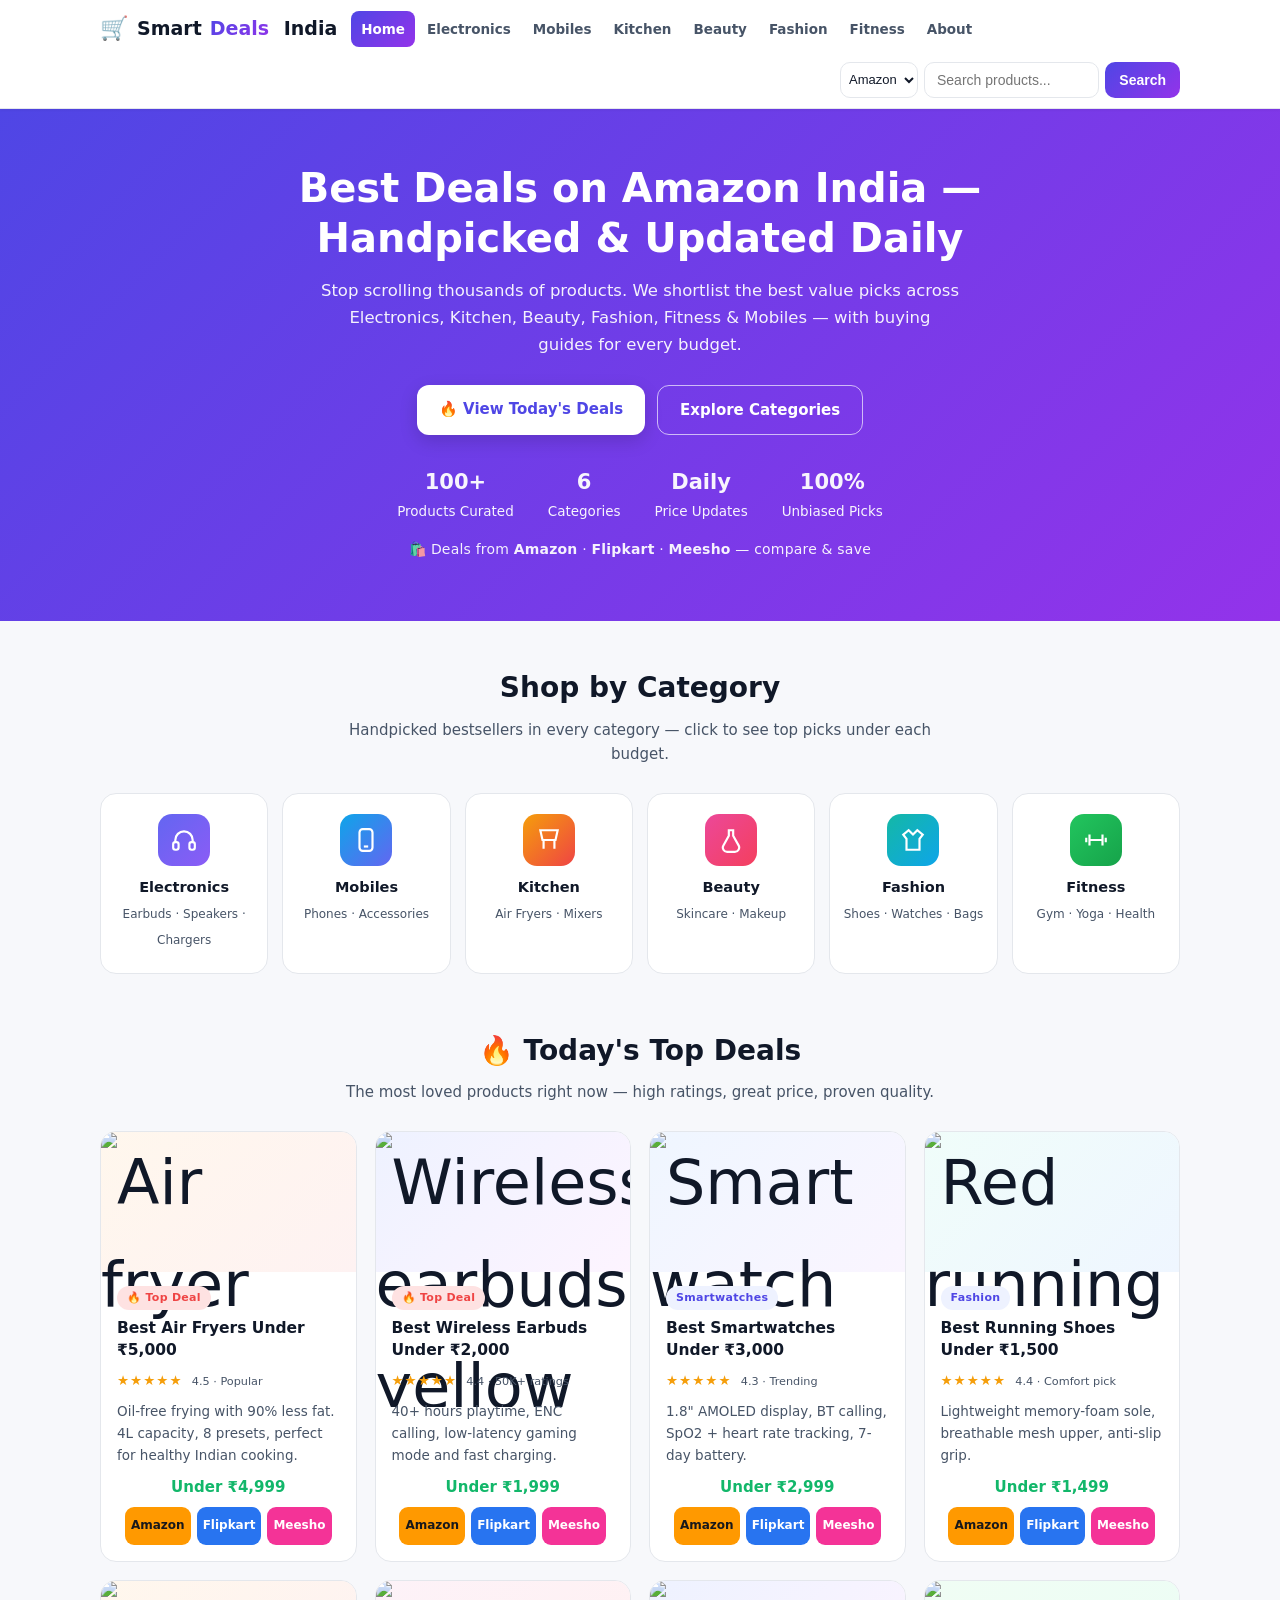
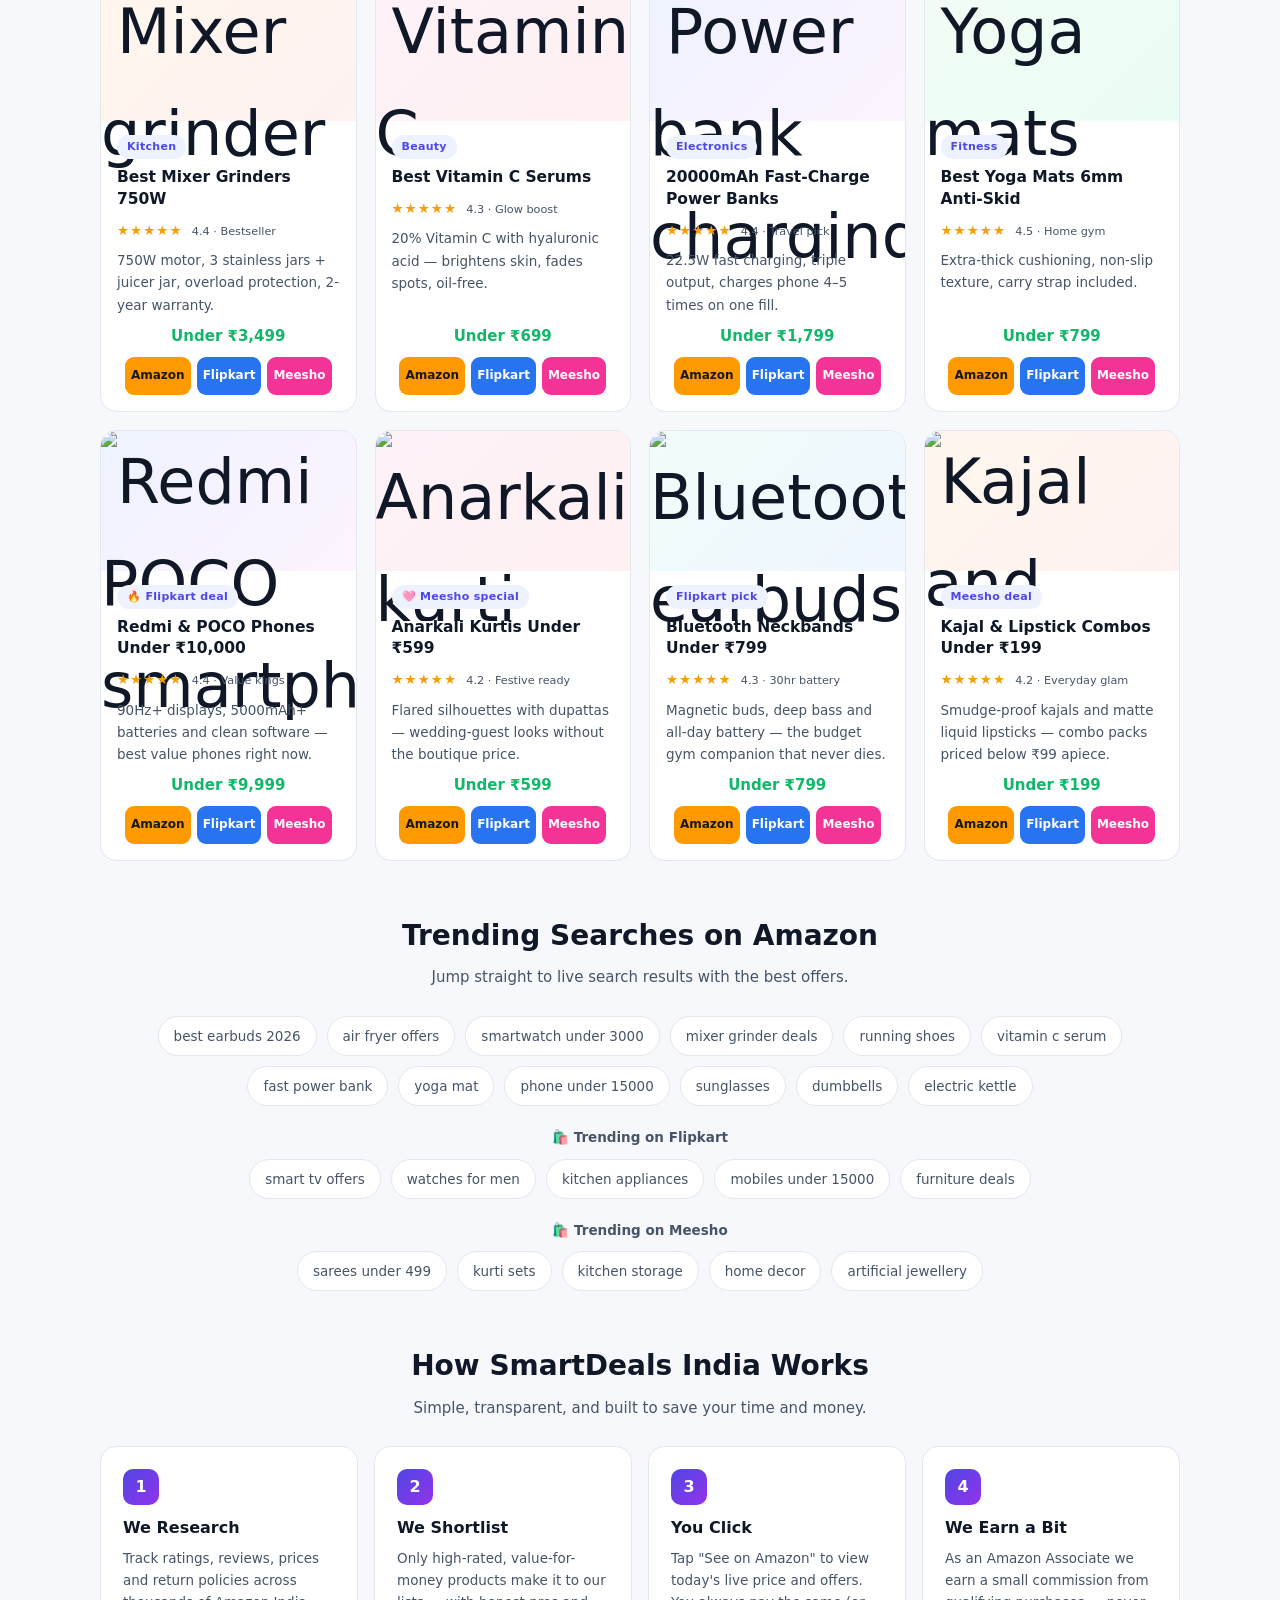
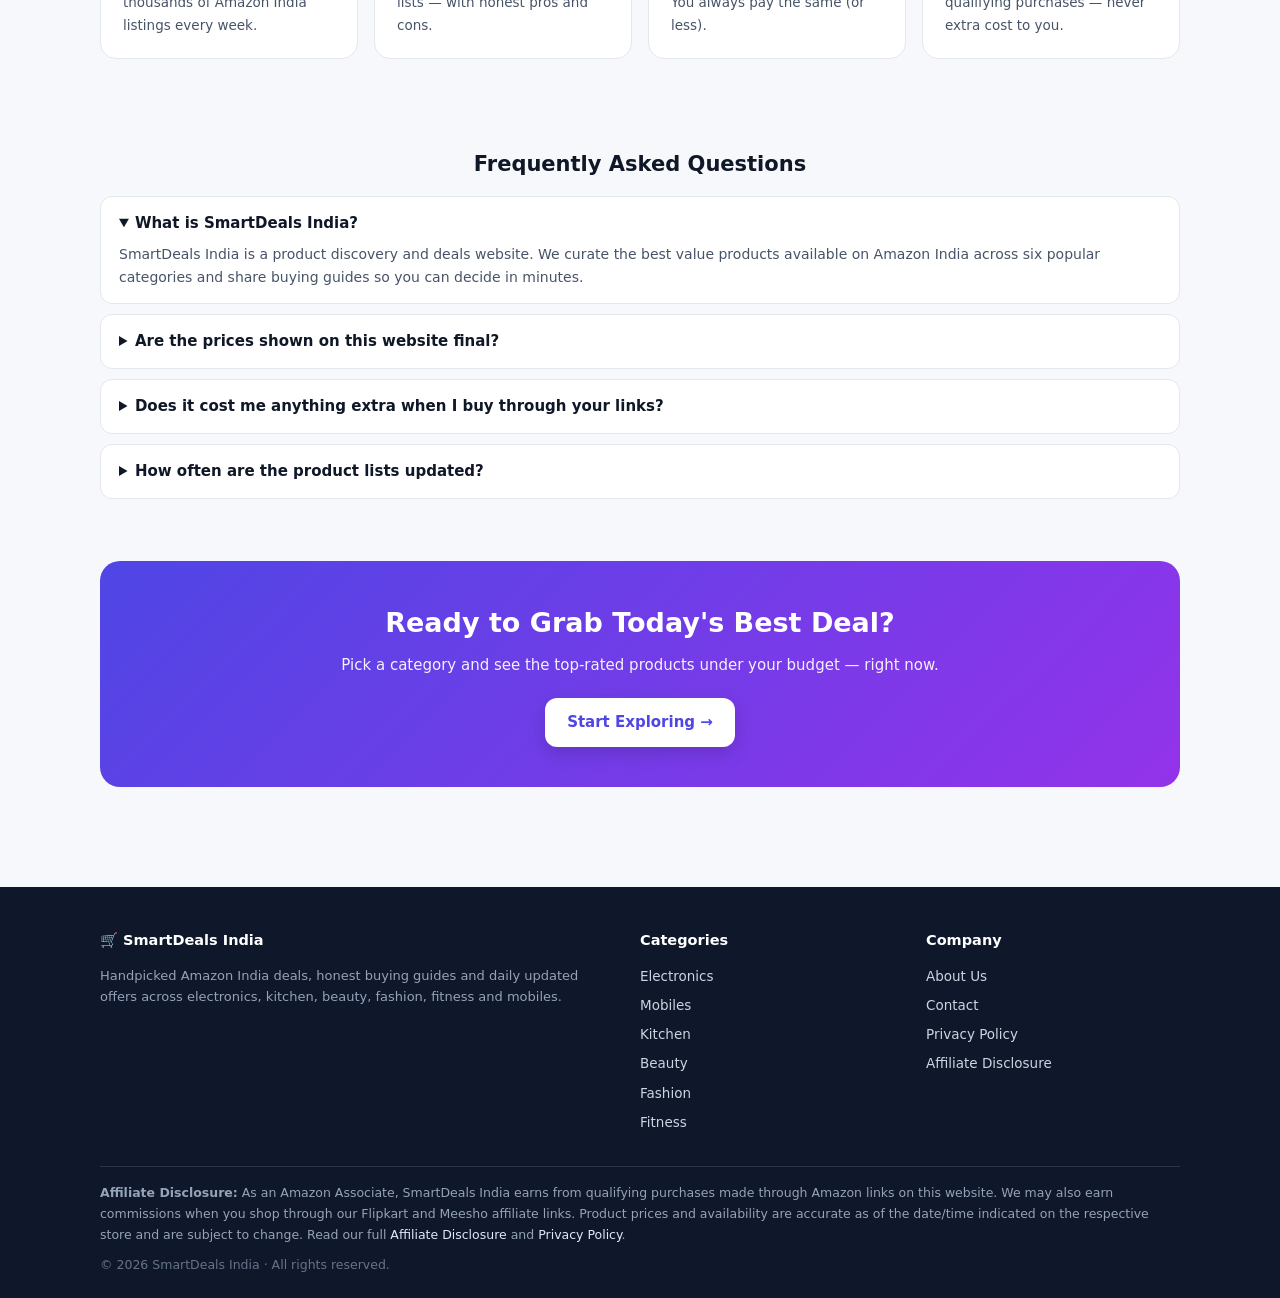
==== commit 11fa0a83: "Add files via upload" ====
--- a/index.html
+++ b/index.html
@@ -128,7 +128,7 @@
     <div class="cards">
 
       <article class="card">
-        <div class="thumb g2"><span>🍟</span></div>
+        <div class="thumb g2"><img src="https://images.pexels.com/photos/35285814/pexels-photo-35285814.jpeg?auto=compress&cs=tinysrgb&w=400" alt="Air fryer with crispy fries" loading="lazy" width="400" height="300"></div>
         <div class="card-body">
           <span class="chip hot">🔥 Top Deal</span>
           <h3><a href="https://www.amazon.in/s?k=air+fryer+india&tag=YOURTAG-21" target="_blank" rel="sponsored nofollow noopener">Best Air Fryers Under ₹5,000</a></h3>
@@ -139,7 +139,7 @@
       </article>
 
       <article class="card">
-        <div class="thumb g1"><span>🎧</span></div>
+        <div class="thumb g1"><img src="https://images.pexels.com/photos/33797659/pexels-photo-33797659.jpeg?auto=compress&cs=tinysrgb&w=400" alt="Wireless earbuds on yellow background" loading="lazy" width="400" height="300"></div>
         <div class="card-body">
           <span class="chip hot">🔥 Top Deal</span>
           <h3><a href="https://www.amazon.in/s?k=wireless+earbuds+under+2000&tag=YOURTAG-21" target="_blank" rel="sponsored nofollow noopener">Best Wireless Earbuds Under ₹2,000</a></h3>
@@ -150,7 +150,7 @@
       </article>
 
       <article class="card">
-        <div class="thumb g6"><span>⌚</span></div>
+        <div class="thumb g6"><img src="https://images.pexels.com/photos/5081914/pexels-photo-5081914.jpeg?auto=compress&cs=tinysrgb&w=400" alt="Smart watch showing workout screen" loading="lazy" width="400" height="300"></div>
         <div class="card-body">
           <span class="chip">Smartwatches</span>
           <h3><a href="https://www.amazon.in/s?k=smartwatch+under+3000&tag=YOURTAG-21" target="_blank" rel="sponsored nofollow noopener">Best Smartwatches Under ₹3,000</a></h3>
@@ -161,7 +161,7 @@
       </article>
 
       <article class="card">
-        <div class="thumb g4"><span>👟</span></div>
+        <div class="thumb g4"><img src="https://images.pexels.com/photos/1027130/pexels-photo-1027130.jpeg?auto=compress&cs=tinysrgb&w=400" alt="Red running shoes" loading="lazy" width="400" height="300"></div>
         <div class="card-body">
           <span class="chip">Fashion</span>
           <h3><a href="https://www.amazon.in/s?k=running+shoes+men+under+1500&tag=YOURTAG-21" target="_blank" rel="sponsored nofollow noopener">Best Running Shoes Under ₹1,500</a></h3>
@@ -172,7 +172,7 @@
       </article>
 
       <article class="card">
-        <div class="thumb g2"><span>🥤</span></div>
+        <div class="thumb g2"><img src="https://images.pexels.com/photos/6707374/pexels-photo-6707374.jpeg?auto=compress&cs=tinysrgb&w=400" alt="Mixer grinder blender jar" loading="lazy" width="400" height="300"></div>
         <div class="card-body">
           <span class="chip">Kitchen</span>
           <h3><a href="https://www.amazon.in/s?k=mixer+grinder+750+watt&tag=YOURTAG-21" target="_blank" rel="sponsored nofollow noopener">Best Mixer Grinders 750W</a></h3>
@@ -183,7 +183,7 @@
       </article>
 
       <article class="card">
-        <div class="thumb g3"><span>🧪</span></div>
+        <div class="thumb g3"><img src="https://images.pexels.com/photos/6168343/pexels-photo-6168343.jpeg?auto=compress&cs=tinysrgb&w=400" alt="Vitamin C serum dropper bottle" loading="lazy" width="400" height="300"></div>
         <div class="card-body">
           <span class="chip">Beauty</span>
           <h3><a href="https://www.amazon.in/s?k=vitamin+c+serum&tag=YOURTAG-21" target="_blank" rel="sponsored nofollow noopener">Best Vitamin C Serums</a></h3>
@@ -194,7 +194,7 @@
       </article>
 
       <article class="card">
-        <div class="thumb g1"><span>🔋</span></div>
+        <div class="thumb g1"><img src="https://images.pexels.com/photos/37475677/pexels-photo-37475677.jpeg?auto=compress&cs=tinysrgb&w=400" alt="Power bank charging a smartphone" loading="lazy" width="400" height="300"></div>
         <div class="card-body">
           <span class="chip">Electronics</span>
           <h3><a href="https://www.amazon.in/s?k=20000mah+power+bank&tag=YOURTAG-21" target="_blank" rel="sponsored nofollow noopener">20000mAh Fast-Charge Power Banks</a></h3>
@@ -205,7 +205,7 @@
       </article>
 
       <article class="card">
-        <div class="thumb g5"><span>🧘</span></div>
+        <div class="thumb g5"><img src="https://images.pexels.com/photos/6246682/pexels-photo-6246682.jpeg?auto=compress&cs=tinysrgb&w=400" alt="Yoga mats exercise class" loading="lazy" width="400" height="300"></div>
         <div class="card-body">
           <span class="chip">Fitness</span>
           <h3><a href="https://www.amazon.in/s?k=yoga+mat+6mm&tag=YOURTAG-21" target="_blank" rel="sponsored nofollow noopener">Best Yoga Mats 6mm Anti-Skid</a></h3>
@@ -216,7 +216,7 @@
       </article>
 
       <article class="card">
-        <div class="thumb g1"><span>📱</span></div>
+        <div class="thumb g1"><img src="https://images.pexels.com/photos/24181865/pexels-photo-24181865.jpeg?auto=compress&cs=tinysrgb&w=400" alt="Redmi POCO smartphones lineup" loading="lazy" width="400" height="300"></div>
         <div class="card-body">
           <span class="chip">🔥 Flipkart deal</span>
           <h3><a href="https://www.flipkart.com/search?q=redmi+mobiles+under+10000&affid=YOURAFFID" target="_blank" rel="sponsored nofollow noopener">Redmi &amp; POCO Phones Under ₹10,000</a></h3>
@@ -227,7 +227,7 @@
       </article>
 
       <article class="card">
-        <div class="thumb g3"><span>👗</span></div>
+        <div class="thumb g3"><img src="https://images.pexels.com/photos/13204678/pexels-photo-13204678.jpeg?auto=compress&cs=tinysrgb&w=400" alt="Anarkali kurti bridal ethnic wear" loading="lazy" width="400" height="300"></div>
         <div class="card-body">
           <span class="chip">🩷 Meesho special</span>
           <h3><a href="https://www.meesho.com/search?q=anarkali+kurti" target="_blank" rel="sponsored nofollow noopener">Anarkali Kurtis Under ₹599</a></h3>
@@ -238,7 +238,7 @@
       </article>
 
       <article class="card">
-        <div class="thumb g4"><span>🎧</span></div>
+        <div class="thumb g4"><img src="https://images.pexels.com/photos/10885667/pexels-photo-10885667.jpeg?auto=compress&cs=tinysrgb&w=400" alt="Bluetooth earbuds in charging case" loading="lazy" width="400" height="300"></div>
         <div class="card-body">
           <span class="chip">Flipkart pick</span>
           <h3><a href="https://www.flipkart.com/search?q=neckband+earphones&affid=YOURAFFID" target="_blank" rel="sponsored nofollow noopener">Bluetooth Neckbands Under ₹799</a></h3>
@@ -249,7 +249,7 @@
       </article>
 
       <article class="card">
-        <div class="thumb g2"><span>💄</span></div>
+        <div class="thumb g2"><img src="https://images.pexels.com/photos/28736962/pexels-photo-28736962.jpeg?auto=compress&cs=tinysrgb&w=400" alt="Kajal and lipstick combo set" loading="lazy" width="400" height="300"></div>
         <div class="card-body">
           <span class="chip">Meesho deal</span>
           <h3><a href="https://www.meesho.com/search?q=lipstick+kajal" target="_blank" rel="sponsored nofollow noopener">Kajal &amp; Lipstick Combos Under ₹199</a></h3>
--- a/style.css
+++ b/style.css
@@ -70,6 +70,8 @@
 .card{background:#fff;border:1px solid var(--line);border-radius:16px;overflow:hidden;display:flex;flex-direction:column;transition:.2s}
 .card:hover{transform:translateY(-4px);box-shadow:0 14px 30px rgba(16,24,40,.12)}
 .thumb{height:140px;display:grid;place-items:center;font-size:62px}
+.thumb img{width:100%;height:100%;object-fit:cover;display:block;transition:transform .3s}
+.card:hover .thumb img{transform:scale(1.06)}
 .g1{background:linear-gradient(135deg,#eef2ff,#fdf4ff)}
 .g2{background:linear-gradient(135deg,#fff7ed,#fef2f2)}
 .g3{background:linear-gradient(135deg,#fdf2f8,#fff1f2)}
